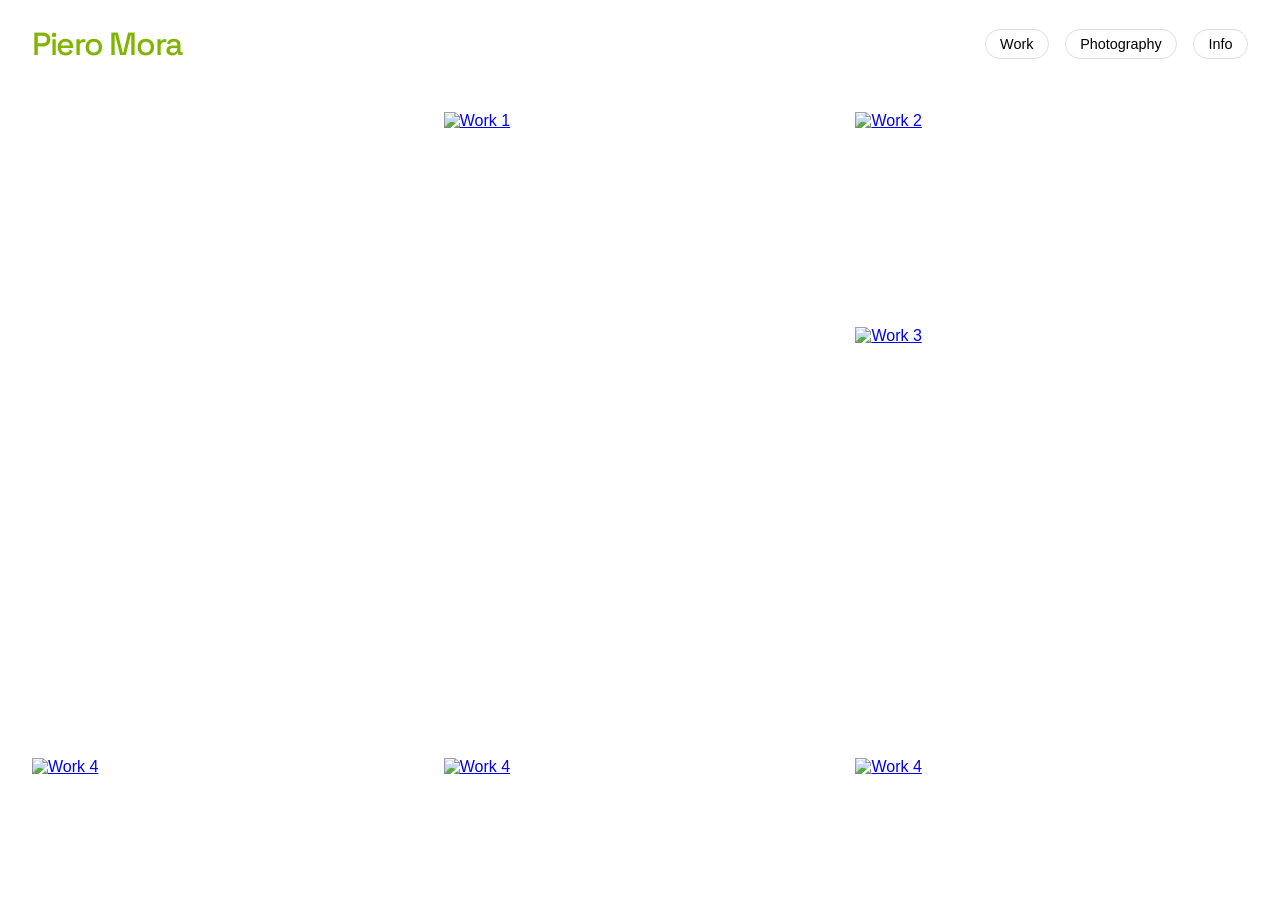
==== index.html @ 25e8e43d "point" ====
<!DOCTYPE html>
 <html lang="en">
 <head>
    <meta charset="UTF-8">
    <meta name="viewport" content="width=device-width, initial-scale=1.0">
    <title>PieroMora</title>
    <link rel="stylesheet" href="style.css">
    <link href="https://fonts.googleapis.com/css2?family=Space+Grotesk:wght@600;700&display=swap" rel="stylesheet">

 </head>

  <header class="top-bar">
          <div class="name">Piero Mora</div>

            <nav class="nav">
               <a href="#work">Work</a>
               <a href="#photo">Photography</a>
               <a href="info.html">Info</a>
  
            </nav>
   </header>

 <body>
      <section class="work-grid" id="work">

            <a href="#" class="work-item">
            <video muted loop playsinline autoplay>
               <source src="./media/fluxnova/fluxnova0001-0199.mp4" type="video/mp4">
               
            </video>
         </a>

         <a href="#" class="work-item">
            <img src="media/personal/moods.jpg" alt="Work 1">
         </a>

         <a href="#" class="work-item">
            <img src="media/kall/fluggle moods stickes/stickers/fm verde chocolate.png" alt="Work 2">
         </a>

         <a href="#" class="work-item">
            <video muted loop playsinline autoplay>
               <source src="media/noise/noiselab0001-0150.mp4" type="video/mp4">
              
            </video>
         </a>

         <a href="#" class="work-item">
            <video muted loop playsinline autoplay>
               <source src="media/fst'/fstanimacion0001-0098.mp4" type="video/mp4">
               Tu navegador no soporta videos HTML5.
            </video>
         </a>

         <a href="#" class="work-item">
            <img src="media/altstuf/totesbolsas.jpg" alt="Work 3">
         </a>

          <a href="#" class="work-item">
            <video muted loop playsinline autoplay>
               <source src="media/stargazzing/visualizerstargazzing0001-0150.mp4" type="video/mp4">
               
            </video>
         </a>
         
          <a href="#" class="work-item">
            <video muted loop playsinline autoplay>
               <source src="media/personal/SYSTEM 72 🟢- playing with blender, more animations will come. -.mp4" type="video/mp4">
               
            </video>
         </a>

         <a href="#" class="work-item">
            <video muted loop playsinline autoplay>
               <source src="media/stargazzing/puertastargazing0001-0199.mp4" type="video/mp4">
               
            </video>
         </a>


         <a href="#" class="work-item">
            <img src="media/stargazzing/B-U-C-L-E V02.png" alt="Work 4">
         </a>

         <a href="#" class="work-item">
            <img src="media/dispositivo/dispositivoV2_1.png" alt="Work 4">
         </a>

          <a href="#" class="work-item">
            <img src="media/personal/backsurfboard.png" alt="Work 4">
         </a>
      </section>
       
 </body>



 </html>
---- style.css ----
:root {
  --green-dark-1: #3A4719;
  --green-mid-1: #62801A;
  --green-dark-2: #2C3E00;
  --green-dark-3: #3B5300;
  --green-accent: #80B400;

  --bg-main: #2C3E00;
  --bg-header: #3A4719;
  --text-main: #F2F2F2;
}

/* BODY TRABAJOS GRID PRINCIPAL---------------------------------------------- */
/* WORK GRID */

.work-grid {
  display: grid;
  grid-template-columns: repeat(3, 1fr); /* 3 columnas iguales */
  gap: 1.2rem; /* espacio entre filas y columnas */
  padding: 2rem;
}

.work-item {
  position: relative;
}

.work-item video {
  width: 100%;
  height: auto;
  display: block;
}

/* reponsivo ojo grids-------------------------- */ 
@media (max-width: 900px) {
  .work-grid {
    grid-template-columns: repeat(2, 1fr); /* 2 columnas en pantallas medianas */
  }
}

@media (max-width: 600px) {
  .work-grid {
    grid-template-columns: 1fr; /* 1 columna en móviles */
  }
}
/* --------------------------------------------- */


/* IMAGE */
.work-item img {
  width: 100%;
  display: block;
}

/* DARK OVERLAY */
.work-item::after {
  content: "";
  position: absolute;
  inset: 0;
  background: rgba(0, 0, 0, 0.35);
  opacity: 0;
  transition: opacity 0.3s ease;
}
/* HOVER EFFECT */
.work-item:hover::after {
  opacity: 1;
}

.work-item {
  cursor: pointer;
}

.work-item:hover img {
  transform: none;
}


/* ------------------------------------------------------------------------------------------- */






* {
  margin: 0;
  padding: 0;
  box-sizing: border-box;
}

body {
  background: #ffffff;
  color: #000000;
  font-family: Arial, Helvetica, sans-serif;
  padding-top: 80px; 
}

.top-bar {
  position: fixed;
  top: 0;
  left: 0;
  width: 100%;
  padding: 1.5rem 2rem;

  display: flex;
  justify-content: space-between;
  align-items: center;

  background: #ffffff;
  color: #000000;

  z-index: 100;
}

.name {
  
  font-family: 'Space Grotesk', sans-serif;
  color: var(--green-accent);
  font-size: 2rem;
  font-weight: 500;
  letter-spacing: -0.04em;
}


.nav {
  display: flex;
  gap: 1rem;
}

.nav a {
  text-decoration: none;
  color: #000000;
  font-size: 0.9rem;
  padding: 0.4rem 0.9rem;
  border: 1px solid #ddd;
  border-radius: 999px;
}




/* inf style ------------------------------------------------------------------------------------------------*/

.info-page {
  max-width: 900px;
  margin: 0 auto;
  padding-top: 4rem;
}

.info-grid {
  display: flex;
  gap: 3rem;
  align-items: flex-start;
  flex-wrap: wrap; /* permite que los elementos bajen en pantallas pequeñas */
}

.info-text {
  flex: 1; /* ocupa el espacio disponible */
  min-width: 250px; /* evita que se haga demasiado pequeño */
}

.info-photo {
  flex: 0 0 220px; /* tamaño fijo para la foto */
}

.info-photo img {
  width: 100%;
  border-radius: 8px;
}

/* correo */
.info-page a {
  color: inherit;
  text-decoration: none;
  border-bottom: 1px solid currentColor;
  padding-bottom: 2px;
}

.info-page a:hover {
  opacity: 0.7;
}

/* móvil */
@media (max-width: 768px) {
  .info-grid {
    flex-direction: column; /* apila elementos verticalmente */
    gap: 1.5rem; /* menos espacio en móvil */
  }

  .info-photo {
    order: -1; /* pone la foto arriba */
    width: 100%;
    max-width: 220px;
    margin: 0 auto 2rem auto; /* centra la foto */
  }
}
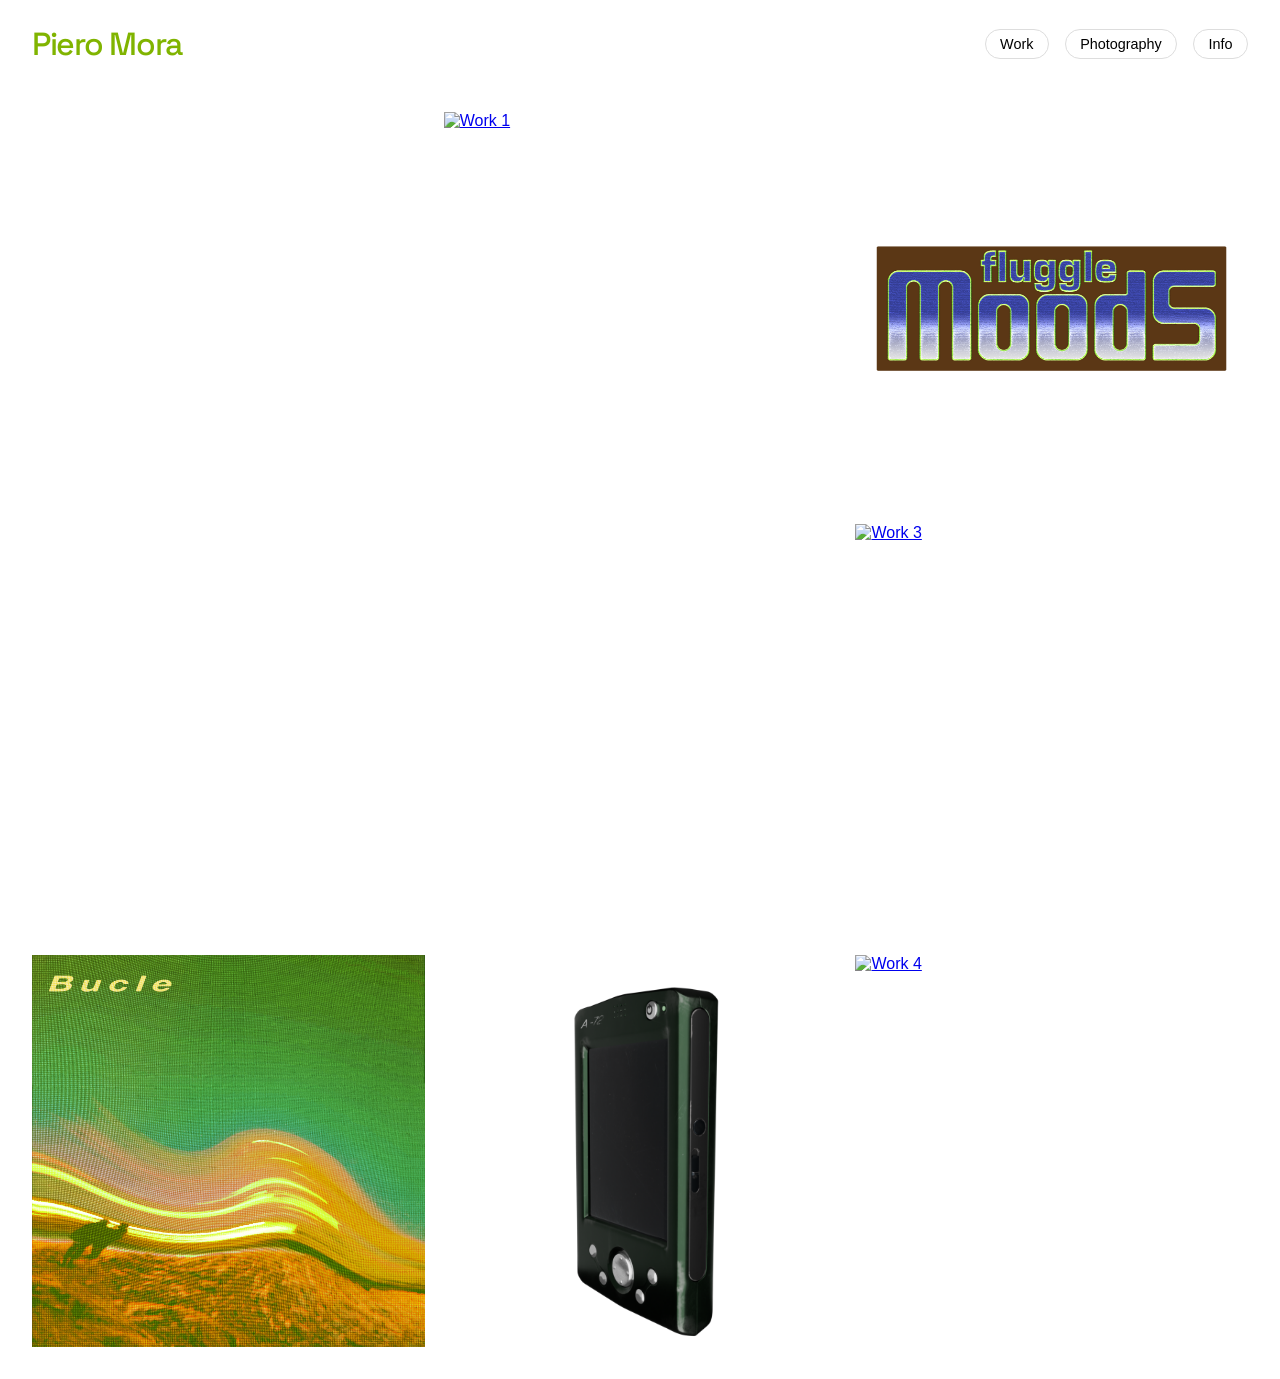
==== commit c88fee27: "changes in name files" ====
--- a/index.html
+++ b/index.html
@@ -25,7 +25,7 @@
 
             <a href="#" class="work-item">
             <video muted loop playsinline autoplay>
-               <source src="./media/fluxnova/fluxnova0001-0199.mp4" type="video/mp4">
+               <source src="media/fluxnova/fluxnova00010199.mp4" type="video/mp4">
                
             </video>
          </a>
@@ -35,19 +35,19 @@
          </a>
 
          <a href="#" class="work-item">
-            <img src="media/kall/fluggle moods stickes/stickers/fm verde chocolate.png" alt="Work 2">
+            <img src="media/kall/flugglemoodsstickes/stickers/fmverdechocolate.png" alt="Work 2">
          </a>
 
          <a href="#" class="work-item">
             <video muted loop playsinline autoplay>
-               <source src="media/noise/noiselab0001-0150.mp4" type="video/mp4">
+               <source src="media/noise/noiselab00010150.mp4" type="video/mp4">
               
             </video>
          </a>
 
          <a href="#" class="work-item">
             <video muted loop playsinline autoplay>
-               <source src="media/fst'/fstanimacion0001-0098.mp4" type="video/mp4">
+               <source src="media/fst/fstanimacion00010098.mp4" type="video/mp4">
                Tu navegador no soporta videos HTML5.
             </video>
          </a>
@@ -58,32 +58,32 @@
 
           <a href="#" class="work-item">
             <video muted loop playsinline autoplay>
-               <source src="media/stargazzing/visualizerstargazzing0001-0150.mp4" type="video/mp4">
+               <source src="media/stargazzing/debajodelsol.mp4" type="video/mp4">
                
             </video>
          </a>
          
           <a href="#" class="work-item">
             <video muted loop playsinline autoplay>
-               <source src="media/personal/SYSTEM 72 🟢- playing with blender, more animations will come. -.mp4" type="video/mp4">
+               <source src="media/personal/system72.mp4" type="video/mp4">
                
             </video>
          </a>
 
          <a href="#" class="work-item">
             <video muted loop playsinline autoplay>
-               <source src="media/stargazzing/puertastargazing0001-0199.mp4" type="video/mp4">
+               <source src="media/stargazzing/puerta.mp4" type="video/mp4">
                
             </video>
          </a>
 
 
          <a href="#" class="work-item">
-            <img src="media/stargazzing/B-U-C-L-E V02.png" alt="Work 4">
+            <img src="media/stargazzing/bucle.png" alt="Work 4">
          </a>
 
          <a href="#" class="work-item">
-            <img src="media/dispositivo/dispositivoV2_1.png" alt="Work 4">
+            <img src="media/dispositivo/dispositivo2.png" alt="Work 4">
          </a>
 
           <a href="#" class="work-item">
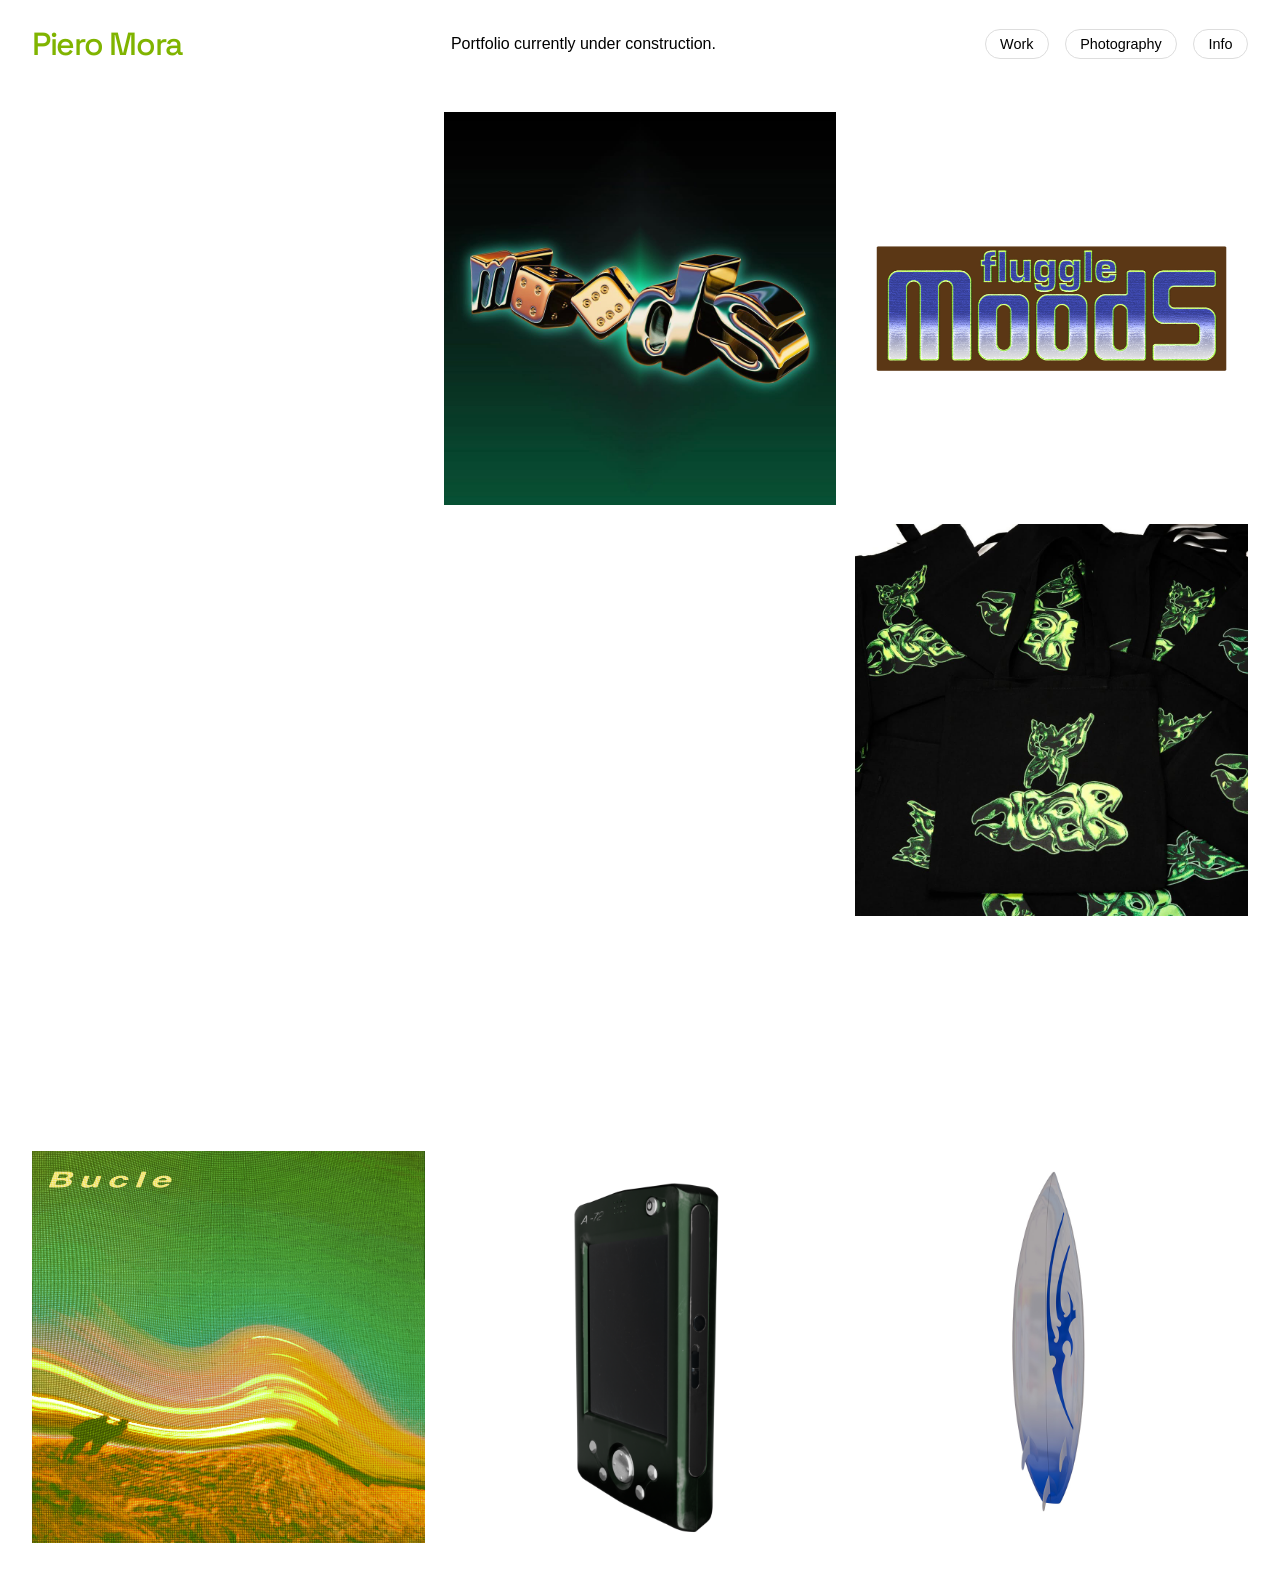
==== commit 0b146424: "some message and img correction" ====
--- a/index.html
+++ b/index.html
@@ -11,7 +11,7 @@
 
   <header class="top-bar">
           <div class="name">Piero Mora</div>
-
+               <div> Portfolio currently under construction.</div>
             <nav class="nav">
                <a href="#work">Work</a>
                <a href="#photo">Photography</a>
@@ -87,7 +87,7 @@
          </a>
 
           <a href="#" class="work-item">
-            <img src="media/personal/backsurfboard.png" alt="Work 4">
+            <img src="media/personal/backsurfboard.jpg" alt="Work 4">
          </a>
       </section>
        
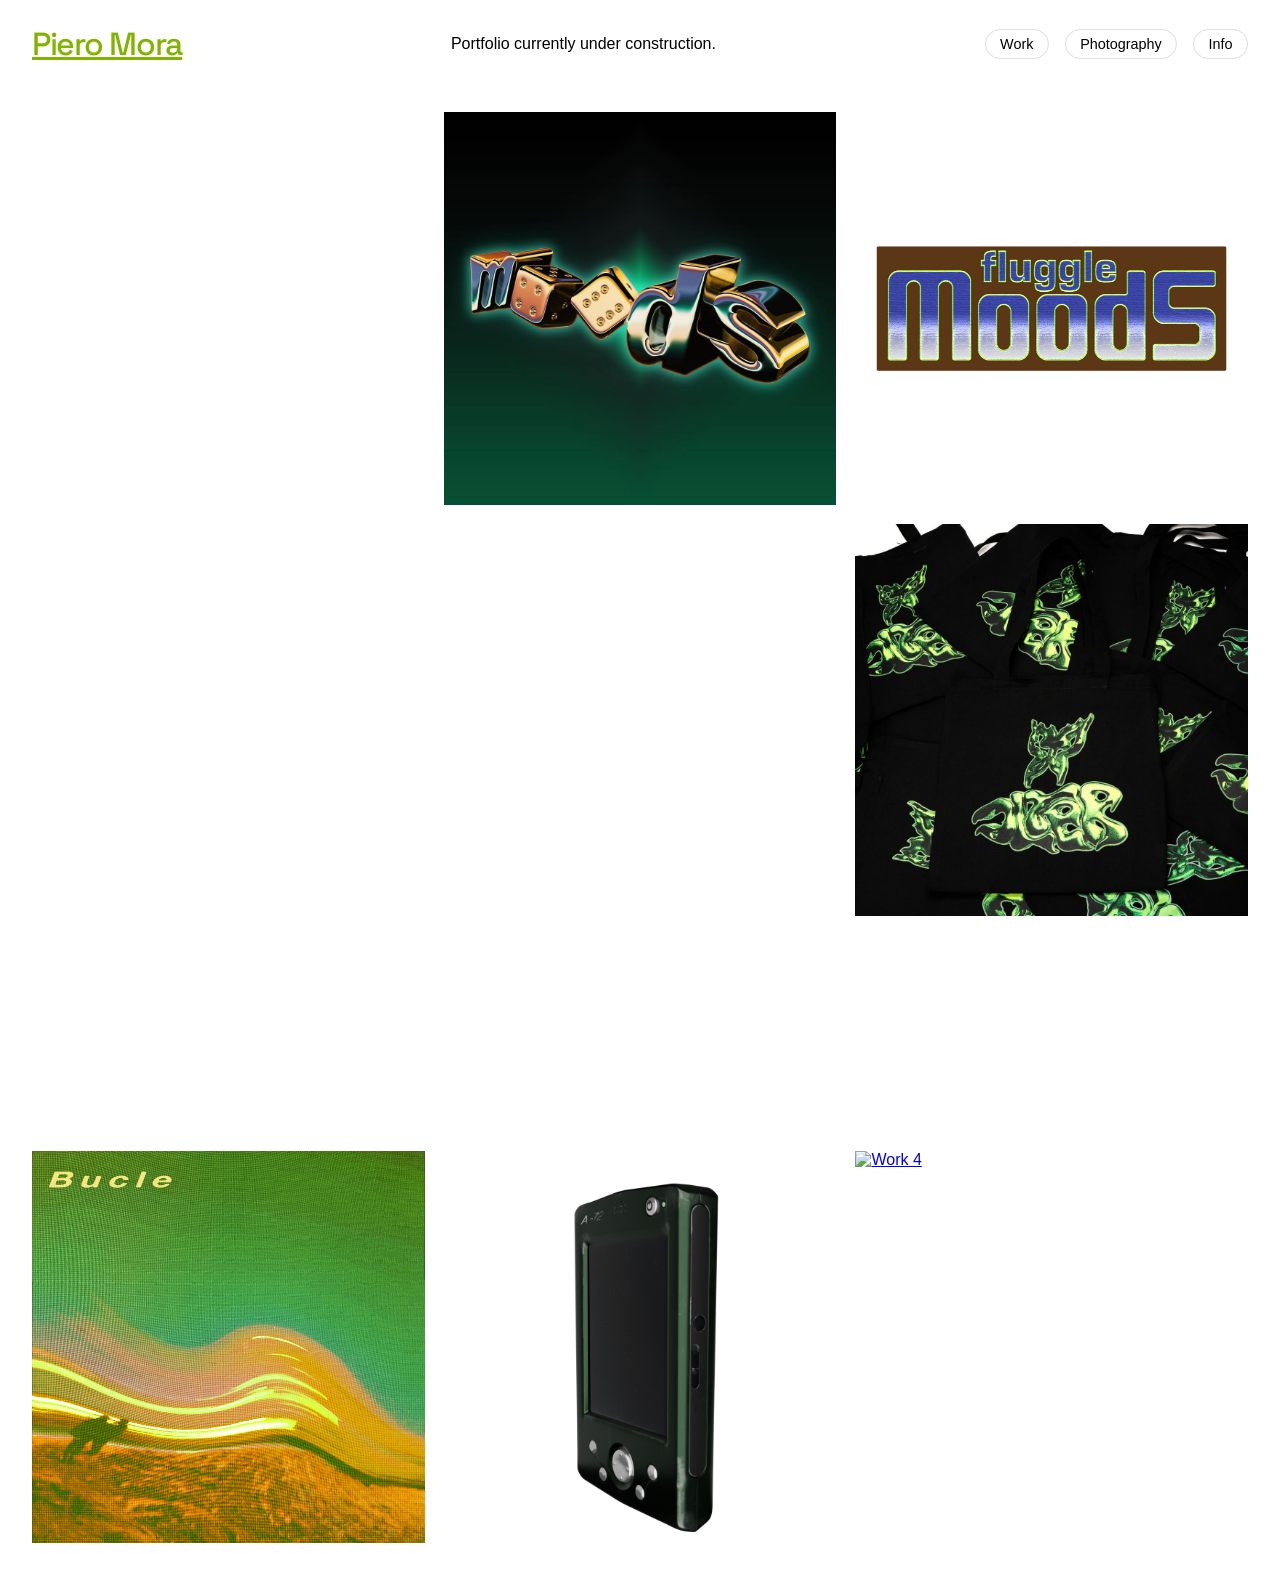
==== commit df2889aa: "header responsivo y ajustes en el nombre pieromora" ====
--- a/index.html
+++ b/index.html
@@ -9,8 +9,12 @@
 
  </head>
 
-  <header class="top-bar">
-          <div class="name">Piero Mora</div>
+  
+ <body>
+   <header class="top-bar">
+
+            <a href="#work" class="name">Piero Mora</a>
+
                <div> Portfolio currently under construction.</div>
             <nav class="nav">
                <a href="#work">Work</a>
@@ -20,7 +24,6 @@
             </nav>
    </header>
 
- <body>
       <section class="work-grid" id="work">
 
             <a href="#" class="work-item">
@@ -87,7 +90,7 @@
          </a>
 
           <a href="#" class="work-item">
-            <img src="media/personal/backsurfboard.jpg" alt="Work 4">
+            <img src="media/personal/backsurfboard.png" alt="Work 4">
          </a>
       </section>
        
--- a/style.css
+++ b/style.css
@@ -9,6 +9,29 @@
   --bg-main: #2C3E00;
   --bg-header: #3A4719;
   --text-main: #F2F2F2;
+}
+
+/* MOBILE HEADER */
+@media (max-width: 768px) {
+  .top-bar {
+    flex-direction: column;
+    align-items: flex-start;
+    gap: 12px;
+  }
+
+  .nav {
+    display: flex;
+    gap: 16px;
+  }
+
+  .nav a {
+    margin-left: 0;
+  }
+
+  .status {
+    font-size: 12px;
+    opacity: 0.7;
+  }
 }
 
 /* BODY TRABAJOS GRID PRINCIPAL---------------------------------------------- */
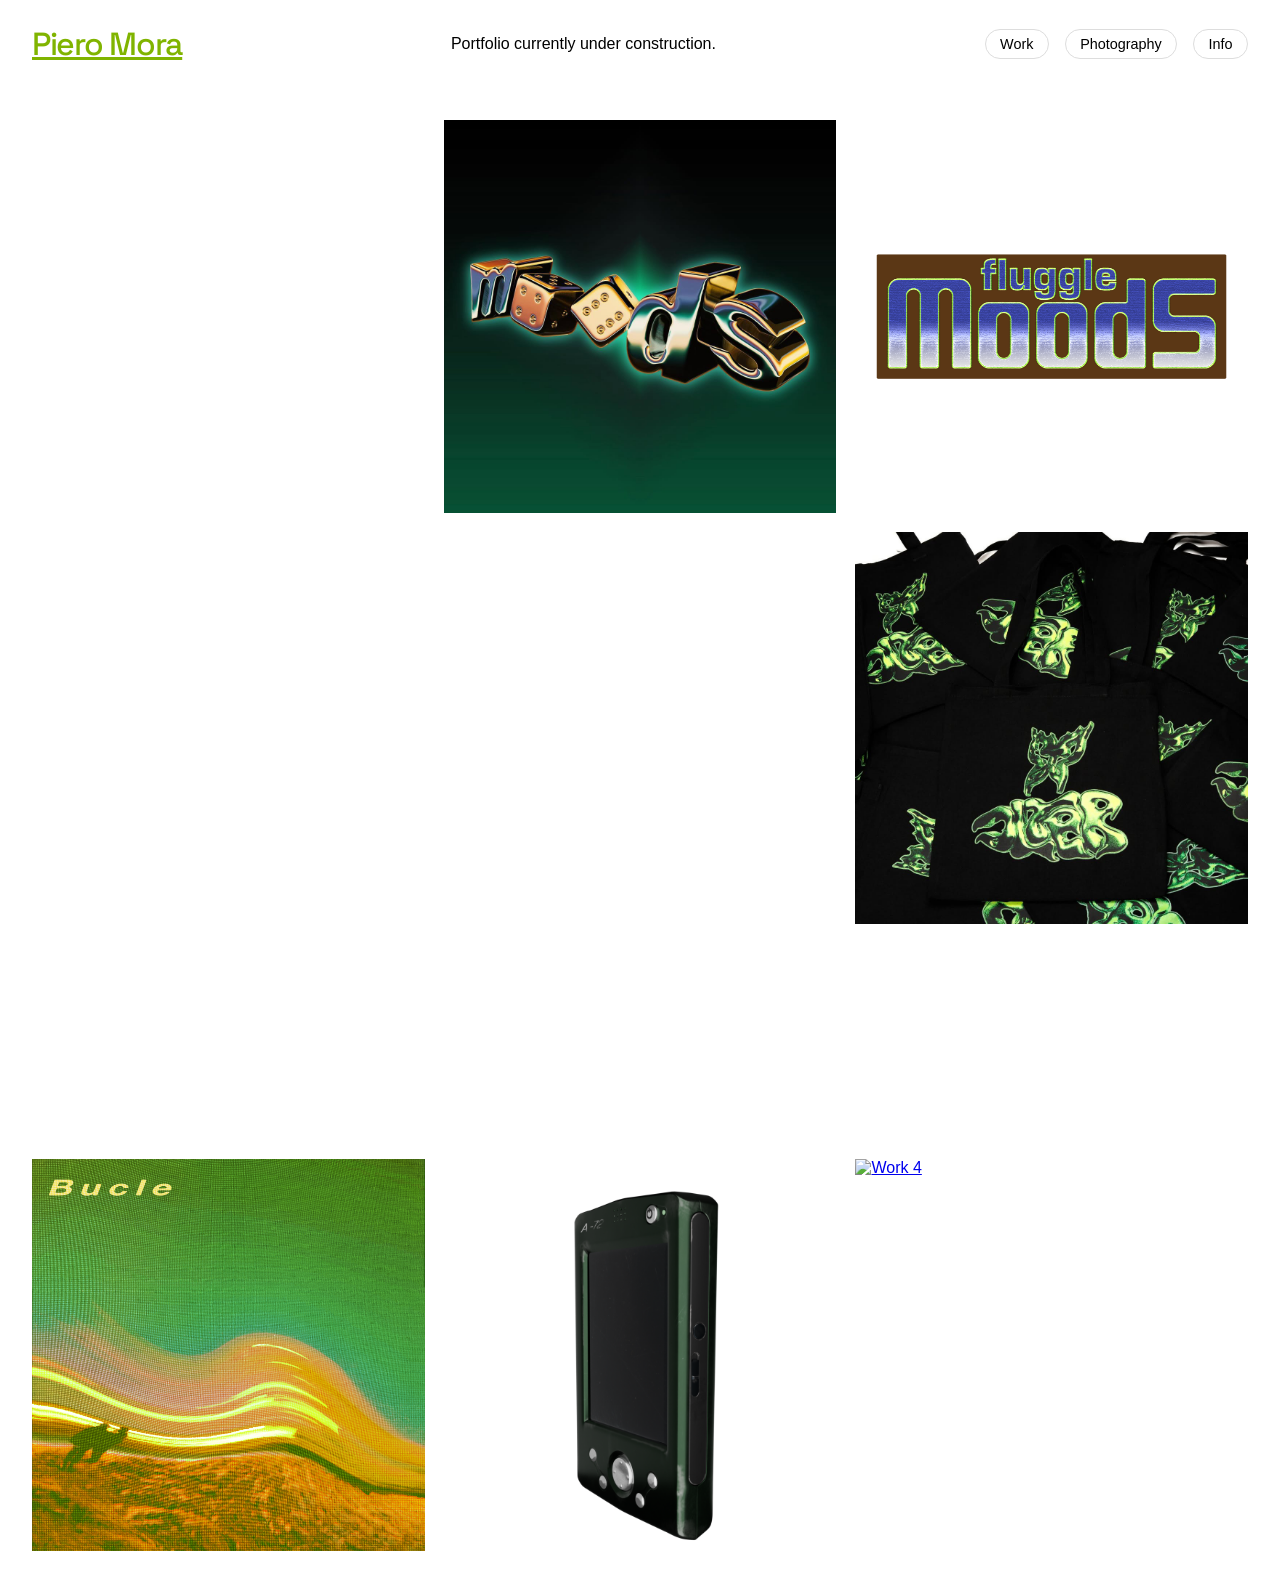
==== commit 7491f2f6: "cambios responsive" ====
--- a/index.html
+++ b/index.html
@@ -15,7 +15,7 @@
 
             <a href="#work" class="name">Piero Mora</a>
 
-               <div> Portfolio currently under construction.</div>
+               <div class="status">Portfolio currently under construction.</div>
             <nav class="nav">
                <a href="#work">Work</a>
                <a href="#photo">Photography</a>
--- a/style.css
+++ b/style.css
@@ -12,16 +12,17 @@
 }
 
 /* MOBILE HEADER */
+
 @media (max-width: 768px) {
   .top-bar {
     flex-direction: column;
-    align-items: flex-start;
+    align-items: stretch;
     gap: 12px;
   }
 
   .nav {
-    display: flex;
-    gap: 16px;
+    justify-content: space-between;
+    width: 100%;
   }
 
   .nav a {
@@ -115,11 +116,11 @@
   background: #ffffff;
   color: #000000;
   font-family: Arial, Helvetica, sans-serif;
-  padding-top: 80px; 
+  padding-top: 0px; 
 }
 
 .top-bar {
-  position: fixed;
+  position: sticky;
   top: 0;
   left: 0;
   width: 100%;
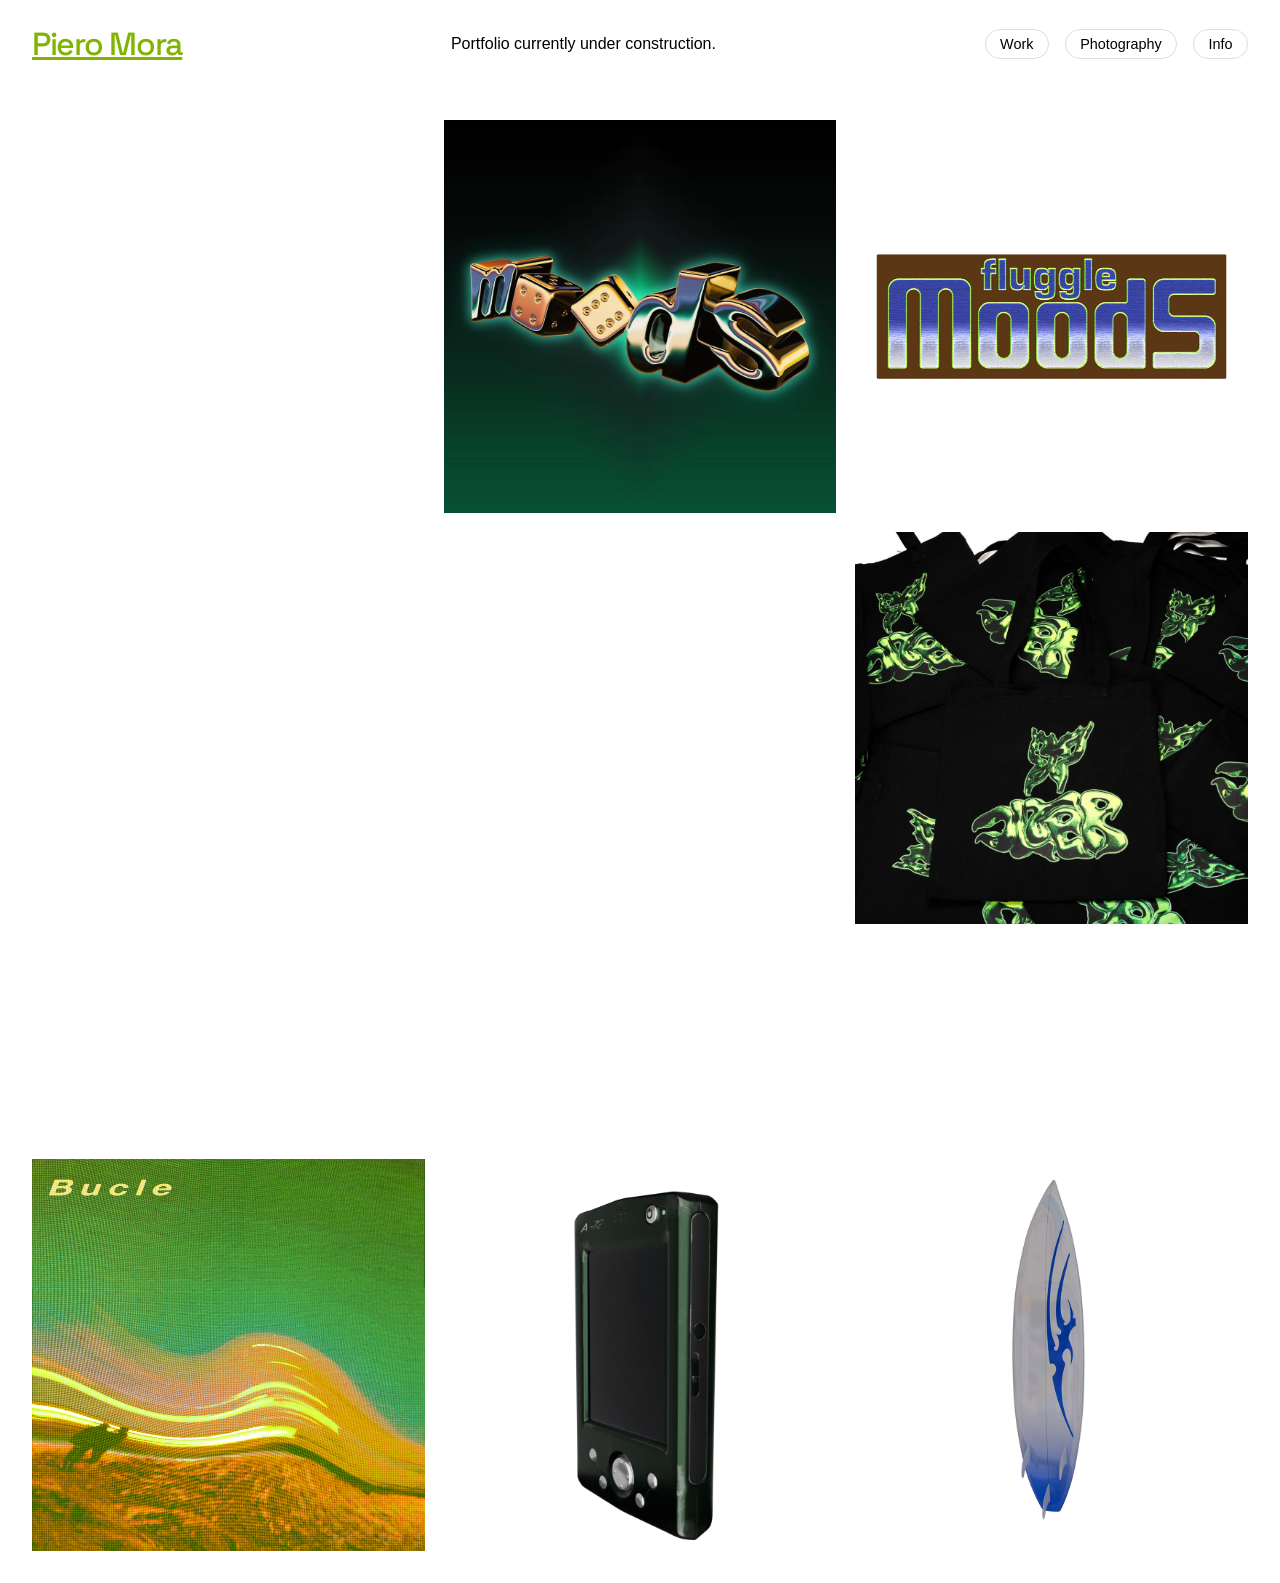
==== commit 084a98ed: "jpg surf" ====
--- a/index.html
+++ b/index.html
@@ -90,7 +90,7 @@
          </a>
 
           <a href="#" class="work-item">
-            <img src="media/personal/backsurfboard.png" alt="Work 4">
+            <img src="media/personal/backsurfboard.jpg" alt="Work 4">
          </a>
       </section>
        
